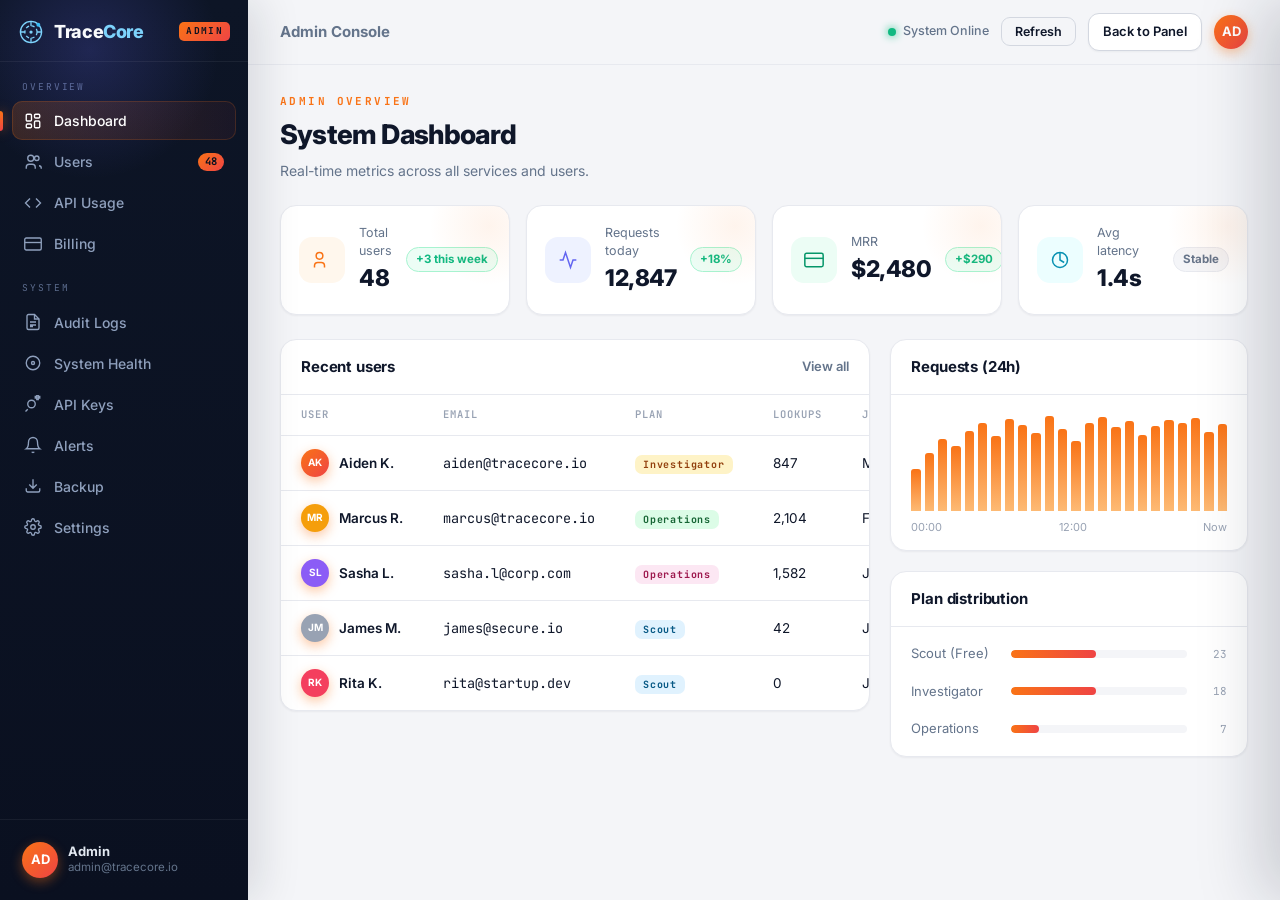
==== admin.html @ 1e5e0e25 "Add files via upload" ====
<!DOCTYPE html>
<html lang="en">

<head>
    <meta charset="UTF-8">
    <meta http-equiv="X-UA-Compatible" content="IE=edge">
    <meta name="viewport" content="width=device-width, initial-scale=1.0">
    <link rel="preconnect" href="https://fonts.googleapis.com">
    <link rel="preconnect" href="https://fonts.gstatic.com" crossorigin>
    <link href="https://fonts.googleapis.com/css2?family=Inter:wght@400;500;600;700;800&family=JetBrains+Mono:wght@400;500;700&display=swap" rel="stylesheet">
    <link rel="stylesheet" href="admin.css">
    <title>TraceCore — Admin</title>
    <meta name="theme-color" content="#f6f7f9">
</head>

<body>
    <aside class="sidebar" id="sidebar">
        <div class="side-brand">
            <span class="brand-mark">
                <svg viewBox="0 0 32 32" width="26" height="26" fill="none" aria-hidden="true">
                    <circle cx="16" cy="16" r="13" stroke="currentColor" stroke-width="1.6" />
                    <circle cx="16" cy="16" r="7.5" stroke="currentColor" stroke-width="1.6" stroke-dasharray="4 3" />
                    <circle cx="16" cy="16" r="2" fill="currentColor" />
                    <path d="M16 3v5M16 24v5M3 16h5M24 16h5" stroke="currentColor" stroke-width="1.6" stroke-linecap="round" />
                    <circle cx="25" cy="7" r="2.4" fill="#38bdf8" />
                </svg>
            </span>
            <span class="brand-text">Trace<span>Core</span></span>
            <span class="admin-tag">ADMIN</span>
        </div>

        <nav class="side-nav">
            <p class="nav-group">OVERVIEW</p>
            <a href="#" class="nav-item active" data-page="dashboard">
                <svg viewBox="0 0 24 24" width="18" height="18" fill="none" stroke="currentColor" stroke-width="1.8"><rect x="3" y="3" width="7" height="9" rx="1.5"/><rect x="14" y="3" width="7" height="5" rx="1.5"/><rect x="14" y="12" width="7" height="9" rx="1.5"/><rect x="3" y="16" width="7" height="5" rx="1.5"/></svg>
                <span>Dashboard</span>
            </a>
            <a href="#" class="nav-item" data-page="users">
                <svg viewBox="0 0 24 24" width="18" height="18" fill="none" stroke="currentColor" stroke-width="1.8"><circle cx="9" cy="7" r="4"/><path d="M3 21v-2a4 4 0 0 1 4-4h4a4 4 0 0 1 4 4v2"/><circle cx="17" cy="7" r="3"/><path d="M23 21v-1a3 3 0 0 0-3-3"/></svg>
                <span>Users</span>
                <span class="badge">48</span>
            </a>
            <a href="#" class="nav-item" data-page="api">
                <svg viewBox="0 0 24 24" width="18" height="18" fill="none" stroke="currentColor" stroke-width="1.8"><path d="m8 6-6 6 6 6"/><path d="M16 6l6 6-6 6"/></svg>
                <span>API Usage</span>
            </a>
            <a href="#" class="nav-item" data-page="billing">
                <svg viewBox="0 0 24 24" width="18" height="18" fill="none" stroke="currentColor" stroke-width="1.8"><rect x="1" y="4" width="22" height="16" rx="2"/><path d="M1 10h22"/></svg>
                <span>Billing</span>
            </a>

            <p class="nav-group">SYSTEM</p>
            <a href="#" class="nav-item" data-page="logs">
                <svg viewBox="0 0 24 24" width="18" height="18" fill="none" stroke="currentColor" stroke-width="1.8"><path d="M14 2H6a2 2 0 0 0-2 2v16a2 2 0 0 0 2 2h12a2 2 0 0 0 2-2V8z"/><polyline points="14 2 14 8 20 8"/><path d="M8 12h8M8 16h8M8 18h4"/></svg>
                <span>Audit Logs</span>
            </a>
            <a href="#" class="nav-item" data-page="health">
                <svg viewBox="0 0 24 24" width="18" height="18" fill="none" stroke="currentColor" stroke-width="1.8"><circle cx="12" cy="12" r="2"/><path d="M21 12a9 9 0 1 1-18 0 9 9 0 0 1 18 0z"/></svg>
                <span>System Health</span>
            </a>
            <a href="#" class="nav-item" data-page="keys">
                <svg viewBox="0 0 24 24" width="18" height="18" fill="none" stroke="currentColor" stroke-width="1.8"><path d="M21 2v2h-2v2h-2V4h-2V2h2V0h2v2h2zM10 17a5 5 0 1 0 0-10 5 5 0 0 0 0 10zM2 22l3-3"/></svg>
                <span>API Keys</span>
            </a>
            <a href="#" class="nav-item" data-page="alerts">
                <svg viewBox="0 0 24 24" width="18" height="18" fill="none" stroke="currentColor" stroke-width="1.8"><path d="M18 8a6 6 0 1 0-12 0c0 7-3 9-3 9h18s-3-2-3-9M13.7 21a2 2 0 0 1-3.4 0"/></svg>
                <span>Alerts</span>
            </a>
            <a href="#" class="nav-item" data-page="backup">
                <svg viewBox="0 0 24 24" width="18" height="18" fill="none" stroke="currentColor" stroke-width="1.8"><path d="M21 15v3a2 2 0 0 1-2 2H5a2 2 0 0 1-2-2v-3M7 10l5 5 5-5M12 15V3"/></svg>
                <span>Backup</span>
            </a>
            <a href="#" class="nav-item" data-page="settings">
                <svg viewBox="0 0 24 24" width="18" height="18" fill="none" stroke="currentColor" stroke-width="1.8"><circle cx="12" cy="12" r="3"/><path d="M19.4 15a1.65 1.65 0 0 0 .33 1.82l.06.06a2 2 0 1 1-2.83 2.83l-.06-.06a1.65 1.65 0 0 0-1.82-.33 1.65 1.65 0 0 0-1 1.51V21a2 2 0 1 1-4 0v-.09a1.65 1.65 0 0 0-1.08-1.51 1.65 1.65 0 0 0-1.82.33l-.06.06a2 2 0 1 1-2.83-2.83l.06-.06a1.65 1.65 0 0 0 .33-1.82 1.65 1.65 0 0 0-1.51-1H3a2 2 0 1 1 0-4h.09a1.65 1.65 0 0 0 1.51-1.08 1.65 1.65 0 0 0-.33-1.82l-.06-.06a2 2 0 1 1 2.83-2.83l.06.06a1.65 1.65 0 0 0 1.82.33h.01a1.65 1.65 0 0 0 1-1.51V3a2 2 0 1 1 4 0v.09a1.65 1.65 0 0 0 1.08 1.51 1.65 1.65 0 0 0 1.82-.33l.06-.06a2 2 0 1 1 2.83 2.83l-.06.06a1.65 1.65 0 0 0-.33 1.82V9a1.65 1.65 0 0 0 1.51 1H21a2 2 0 1 1 0 4h-.09a1.65 1.65 0 0 0-1.51 1z"/></svg>
                <span>Settings</span>
            </a>
        </nav>

        <div class="side-foot">
            <div class="side-user">
                <span class="avatar">AD</span>
                <div>
                    <strong>Admin</strong>
                    <p>admin@tracecore.io</p>
                </div>
            </div>
        </div>
    </aside>

    <div class="overlay" id="overlay"></div>

    <main class="main">
        <header class="topbar">
            <button class="menu-btn" id="menuBtn" aria-label="Menu">
                <svg viewBox="0 0 24 24" width="22" height="22" fill="none" stroke="currentColor" stroke-width="2"><path d="M4 6h16M4 12h16M4 18h16"/></svg>
            </button>
            <span class="top-title">Admin Console</span>
            <div class="top-actions">
                <span class="top-stat"><span class="dot live-dot"></span>System Online</span>
                <button class="icon-btn" onclick="window.location.reload()">Refresh</button>
                <a href="panel.html" class="btn btn-ghost sm">Back to Panel</a>
                <span class="avatar sm">AD</span>
            </div>
        </header>

        <!-- ============ DASHBOARD ============ -->
        <section class="page active" id="page-dashboard">
            <div class="page-head">
                <div>
                    <p class="eyebrow">ADMIN OVERVIEW</p>
                    <h1>System Dashboard</h1>
                    <p class="page-sub">Real-time metrics across all services and users.</p>
                </div>
            </div>

            <div class="stat-grid four">
                <div class="stat-card">
                    <div class="stat-ic ic-a"><svg viewBox="0 0 24 24" width="20" height="20" fill="none" stroke="currentColor" stroke-width="1.8"><circle cx="9" cy="7" r="4"/><path d="M3 21v-2a4 4 0 0 1 4-4h4a4 4 0 0 1 4 4v2"/></svg></div>
                    <div class="stat-meta"><span>Total users</span><strong id="statUsers">48</strong></div>
                    <div class="stat-trend up">+3 this week</div>
                </div>
                <div class="stat-card">
                    <div class="stat-ic ic-b"><svg viewBox="0 0 24 24" width="20" height="20" fill="none" stroke="currentColor" stroke-width="1.8"><path d="M22 12h-4l-3 9L9 3l-3 9H2"/></svg></div>
                    <div class="stat-meta"><span>Requests today</span><strong id="statReq">12,847</strong></div>
                    <div class="stat-trend up">+18%</div>
                </div>
                <div class="stat-card">
                    <div class="stat-ic ic-c"><svg viewBox="0 0 24 24" width="20" height="20" fill="none" stroke="currentColor" stroke-width="1.8"><rect x="1" y="4" width="22" height="16" rx="2"/><path d="M1 10h22"/></svg></div>
                    <div class="stat-meta"><span>MRR</span><strong id="statMRR">$2,480</strong></div>
                    <div class="stat-trend up">+$290</div>
                </div>
                <div class="stat-card">
                    <div class="stat-ic ic-d"><svg viewBox="0 0 24 24" width="20" height="20" fill="none" stroke="currentColor" stroke-width="1.8"><circle cx="12" cy="12" r="9"/><path d="M12 3v9l5 3"/></svg></div>
                    <div class="stat-meta"><span>Avg latency</span><strong id="statLat">1.4s</strong></div>
                    <div class="stat-trend ok">Stable</div>
                </div>
            </div>

            <div class="content-grid">
                <div class="panel">
                    <div class="panel-head"><h2>Recent users</h2><a href="#" class="panel-link" data-goto="users">View all</a></div>
                    <div class="table-wrap">
                        <table>
                            <thead><tr><th>User</th><th>Email</th><th>Plan</th><th>Lookups</th><th>Joined</th><th>Status</th></tr></thead>
                            <tbody>
                                <tr><td><div class="user-cell"><span class="avatar xs">AK</span><strong>Aiden K.</strong></div></td><td class="mono">aiden@tracecore.io</td><td><span class="tag tag-domain">Investigator</span></td><td>847</td><td>Mar 11</td><td><span class="status ok">Active</span></td></tr>
                                <tr><td><div class="user-cell"><span class="avatar xs" style="background:var(--amber)">MR</span><strong>Marcus R.</strong></div></td><td class="mono">marcus@tracecore.io</td><td><span class="tag tag-ip">Operations</span></td><td>2,104</td><td>Feb 3</td><td><span class="status ok">Active</span></td></tr>
                                <tr><td><div class="user-cell"><span class="avatar xs" style="background:#8b5cf6">SL</span><strong>Sasha L.</strong></div></td><td class="mono">sasha.l@corp.com</td><td><span class="tag tag-phone">Operations</span></td><td>1,582</td><td>Jan 17</td><td><span class="status ok">Active</span></td></tr>
                                <tr><td><div class="user-cell"><span class="avatar xs" style="background:var(--dim)">JM</span><strong>James M.</strong></div></td><td class="mono">james@secure.io</td><td><span class="tag tag-user">Scout</span></td><td>42</td><td>Jul 28</td><td><span class="status idle">Idle</span></td></tr>
                                <tr><td><div class="user-cell"><span class="avatar xs" style="background:#f43f5e">RK</span><strong>Rita K.</strong></div></td><td class="mono">rita@startup.dev</td><td><span class="tag tag-user">Scout</span></td><td>0</td><td>Jul 14</td><td><span class="status off">Suspended</span></td></tr>
                            </tbody>
                        </table>
                    </div>
                </div>

                <div class="side-col">
                    <div class="panel">
                        <div class="panel-head"><h2>Requests (24h)</h2></div>
                        <div class="chart-block">
                            <div class="sparkline">
                                <span style="height:42%"></span><span style="height:58%"></span><span style="height:72%"></span><span style="height:65%"></span><span style="height:80%"></span>
                                <span style="height:88%"></span><span style="height:75%"></span><span style="height:92%"></span><span style="height:86%"></span><span style="height:78%"></span>
                                <span style="height:95%"></span><span style="height:82%"></span><span style="height:70%"></span><span style="height:88%"></span><span style="height:94%"></span>
                                <span style="height:84%"></span><span style="height:90%"></span><span style="height:76%"></span><span style="height:85%"></span><span style="height:91%"></span>
                                <span style="height:88%"></span><span style="height:93%"></span><span style="height:79%"></span><span style="height:87%"></span>
                            </div>
                            <div class="chart-labels"><span>00:00</span><span>12:00</span><span>Now</span></div>
                        </div>
                    </div>

                    <div class="panel">
                        <div class="panel-head"><h2>Plan distribution</h2></div>
                        <div class="dist-list">
                            <div class="dist-row"><span>Scout (Free)</span><i class="dist-bar"><b style="width:48%"></b></i><small>23</small></div>
                            <div class="dist-row"><span>Investigator</span><i class="dist-bar"><b style="width:48%"></b></i><small>18</small></div>
                            <div class="dist-row"><span>Operations</span><i class="dist-bar"><b style="width:16%"></b></i><small>7</small></div>
                        </div>
                    </div>
                </div>
            </div>
        </section>

        <!-- ============ USERS ============ -->
        <section class="page" id="page-users">
            <div class="page-head">
                <div>
                    <p class="eyebrow">MANAGEMENT</p>
                    <h1>Users</h1>
                    <p class="page-sub">48 registered users across 3 plans.</p>
                </div>
                <div class="head-actions">
                    <div class="search sm">
                        <svg viewBox="0 0 24 24" width="16" height="16" fill="none" stroke="currentColor" stroke-width="2"><circle cx="11" cy="11" r="7"/><path d="m21 21-4-4"/></svg>
                        <input type="text" placeholder="Search users...">
                    </div>
                    <button class="btn btn-primary">Add User</button>
                </div>
            </div>

            <div class="panel">
                <div class="bulk-bar" id="bulkBar">
                    <span id="bulkCount">0 selected</span>
                    <button class="icon-btn bulk-act" data-bulk="suspend">Suspend</button>
                    <button class="icon-btn bulk-act" data-bulk="delete" style="color:var(--red)">Delete</button>
                </div>
                <div class="table-wrap">
                    <table>
                        <thead><tr><th><input type="checkbox" id="selectAll" class="user-check"></th><th>User</th><th>Email</th><th>Plan</th><th>Lookups (mo)</th><th>API keys</th><th>Joined</th><th>Status</th><th></th></tr></thead>
                        <tbody>
                            <tr><td><input type="checkbox" class="user-check"></td><td><div class="user-cell"><span class="avatar xs">AK</span><strong>Aiden K.</strong></div></td><td class="mono">aiden@tracecore.io</td><td><span class="tag tag-domain">Investigator</span></td><td>847 / Unlimited</td><td>2</td><td>Mar 11, 2026</td><td><span class="status ok">Active</span></td><td><button class="icon-btn">Manage</button></td></tr>
                            <tr><td><input type="checkbox" class="user-check"></td><td><div class="user-cell"><span class="avatar xs" style="background:var(--amber)">MR</span><strong>Marcus R.</strong></div></td><td class="mono">marcus@tracecore.io</td><td><span class="tag tag-ip">Operations</span></td><td>2,104 / Unlimited</td><td>4</td><td>Feb 3, 2026</td><td><span class="status ok">Active</span></td><td><button class="icon-btn">Manage</button></td></tr>
                            <tr><td><input type="checkbox" class="user-check"></td><td><div class="user-cell"><span class="avatar xs" style="background:#8b5cf6">SL</span><strong>Sasha L.</strong></div></td><td class="mono">sasha.l@corp.com</td><td><span class="tag tag-ip">Operations</span></td><td>1,582 / Unlimited</td><td>1</td><td>Jan 17, 2026</td><td><span class="status ok">Active</span></td><td><button class="icon-btn">Manage</button></td></tr>
                            <tr><td><input type="checkbox" class="user-check"></td><td><div class="user-cell"><span class="avatar xs" style="background:var(--dim)">JM</span><strong>James M.</strong></div></td><td class="mono">james@secure.io</td><td><span class="tag tag-user">Scout</span></td><td>42 / 50</td><td>1</td><td>Jul 28, 2026</td><td><span class="status idle">Idle</span></td><td><button class="icon-btn">Manage</button></td></tr>
                            <tr><td><input type="checkbox" class="user-check"></td><td><div class="user-cell"><span class="avatar xs" style="background:#f43f5e">RK</span><strong>Rita K.</strong></div></td><td class="mono">rita@startup.dev</td><td><span class="tag tag-user">Scout</span></td><td>0 / 50</td><td>0</td><td>Jul 14, 2026</td><td><span class="status off">Suspended</span></td><td><button class="icon-btn">Manage</button></td></tr>
                            <tr><td><input type="checkbox" class="user-check"></td><td><div class="user-cell"><span class="avatar xs" style="background:var(--green)">TP</span><strong>Tomas P.</strong></div></td><td class="mono">tomas@agency.io</td><td><span class="tag tag-domain">Investigator</span></td><td>612 / Unlimited</td><td>1</td><td>Apr 22, 2026</td><td><span class="status ok">Active</span></td><td><button class="icon-btn">Manage</button></td></tr>
                            <tr><td><input type="checkbox" class="user-check"></td><td><div class="user-cell"><span class="avatar xs" style="background:#ec4899">NW</span><strong>Nina W.</strong></div></td><td class="mono">nina@startup.dev</td><td><span class="tag tag-user">Scout</span></td><td>28 / 50</td><td>1</td><td>Jun 5, 2026</td><td><span class="status ok">Active</span></td><td><button class="icon-btn">Manage</button></td></tr>
                            <tr><td><input type="checkbox" class="user-check"></td><td><div class="user-cell"><span class="avatar xs" style="background:#38bdf8">DH</span><strong>Dan H.</strong></div></td><td class="mono">dan.h@altmail.io</td><td><span class="tag tag-domain">Investigator</span></td><td>1,982 / Unlimited</td><td>3</td><td>Jan 8, 2026</td><td><span class="status ok">Active</span></td><td><button class="icon-btn">Manage</button></td></tr>
                        </tbody>
                    </table>
                </div>
                <div class="table-foot"><span>Showing 8 of 48 users</span><div class="pager"><button class="icon-btn active">1</button><button class="icon-btn">2</button><button class="icon-btn">3</button><button class="icon-btn">Next</button></div></div>
            </div>
        </section>

        <!-- ============ API USAGE ============ -->
        <section class="page" id="page-api">
            <div class="page-head">
                <div>
                    <p class="eyebrow">ANALYTICS</p>
                    <h1>API Usage</h1>
                    <p class="page-sub">32,605 lookups this month across 48 active keys.</p>
                </div>
                <div class="head-actions">
                    <button class="btn btn-ghost">Export CSV</button>
                </div>
            </div>

            <div class="stat-grid three">
                <div class="stat-card"><div class="stat-ic ic-a"><svg viewBox="0 0 24 24" width="20" height="20" fill="none" stroke="currentColor" stroke-width="1.8"><path d="M22 12h-4l-3 9L9 3l-3 9H2"/></svg></div><div class="stat-meta"><span>Total requests</span><strong>32,605</strong></div><div class="stat-trend up">+12%</div></div>
                <div class="stat-card"><div class="stat-ic ic-b"><svg viewBox="0 0 24 24" width="20" height="20" fill="none" stroke="currentColor" stroke-width="1.8"><rect x="3" y="3" width="8" height="8" rx="2"/><rect x="13" y="3" width="8" height="8" rx="2"/></svg></div><div class="stat-meta"><span>Active keys</span><strong>48</strong></div><div class="stat-trend ok">All active</div></div>
                <div class="stat-card"><div class="stat-ic ic-c"><svg viewBox="0 0 24 24" width="20" height="20" fill="none" stroke="currentColor" stroke-width="1.8"><circle cx="12" cy="12" r="9"/><path d="M12 3v9l5 3"/></svg></div><div class="stat-meta"><span>Avg latency</span><strong>1.42s</strong></div><div class="stat-trend ok">-0.1s</div></div>
            </div>

            <div class="panel">
                <div class="panel-head"><h2>Top users by request volume</h2></div>
                <div class="table-wrap">
                    <table>
                        <thead><tr><th>User</th><th>API key prefix</th><th>Requests</th><th>Avg latency</th><th>Error rate</th><th>Last used</th></tr></thead>
                        <tbody>
                            <tr><td><div class="user-cell"><span class="avatar xs" style="background:var(--amber)">MR</span><strong>Marcus R.</strong></div></td><td class="mono">tc_live_4f8a...</td><td>8,412</td><td>1.2s</td><td><span class="conf">0.3%</span></td><td>2 min ago</td></tr>
                            <tr><td><div class="user-cell"><span class="avatar xs">AK</span><strong>Aiden K.</strong></div></td><td class="mono">tc_live_9d4f...</td><td>6,128</td><td>1.5s</td><td><span class="conf">0.1%</span></td><td>14 min ago</td></tr>
                            <tr><td><div class="user-cell"><span class="avatar xs" style="background:#8b5cf6">SL</span><strong>Sasha L.</strong></div></td><td class="mono">tc_live_b72c...</td><td>5,890</td><td>0.9s</td><td><span class="conf">0.4%</span></td><td>8 min ago</td></tr>
                            <tr><td><div class="user-cell"><span class="avatar xs" style="background:#38bdf8">DH</span><strong>Dan H.</strong></div></td><td class="mono">tc_live_2e1a...</td><td>4,224</td><td>1.8s</td><td><span class="conf">0.7%</span></td><td>22 min ago</td></tr>
                            <tr><td><div class="user-cell"><span class="avatar xs" style="background:var(--green)">TP</span><strong>Tomas P.</strong></div></td><td class="mono">tc_live_c8d7...</td><td>2,941</td><td>1.1s</td><td><span class="conf low">2.1%</span></td><td>1 hr ago</td></tr>
                        </tbody>
                    </table>
                </div>
            </div>
        </section>

        <!-- ============ BILLING ============ -->
        <section class="page" id="page-billing">
            <div class="page-head">
                <div>
                    <p class="eyebrow">FINANCE</p>
                    <h1>Billing</h1>
                    <p class="page-sub">$2,480 MRR · 48 paying users · 9 trials active.</p>
                </div>
            </div>

            <div class="stat-grid three">
                <div class="stat-card"><div class="stat-ic ic-b"><svg viewBox="0 0 24 24" width="20" height="20" fill="none" stroke="currentColor" stroke-width="1.8"><rect x="1" y="4" width="22" height="16" rx="2"/></svg></div><div class="stat-meta"><span>MRR</span><strong>$2,480</strong></div><div class="stat-trend up">+$290</div></div>
                <div class="stat-card"><div class="stat-ic ic-a"><svg viewBox="0 0 24 24" width="20" height="20" fill="none" stroke="currentColor" stroke-width="1.8"><circle cx="9" cy="7" r="4"/><path d="M3 21v-2a4 4 0 0 1 4-4h4a4 4 0 0 1 4 4v2"/></svg></div><div class="stat-meta"><span>Paying users</span><strong>25</strong></div><div class="stat-trend up">+2</div></div>
                <div class="stat-card"><div class="stat-ic ic-d"><svg viewBox="0 0 24 24" width="20" height="20" fill="none" stroke="currentColor" stroke-width="1.8"><circle cx="12" cy="12" r="9"/><path d="M12 3v9l5 3"/></svg></div><div class="stat-meta"><span>Trials active</span><strong>9</strong></div><div class="stat-trend ok">Converting</div></div>
            </div>

            <div class="content-grid">
                <div class="panel">
                    <div class="panel-head"><h2>Recent invoices</h2></div>
                    <div class="table-wrap">
                        <table>
                            <thead><tr><th>Invoice</th><th>User</th><th>Plan</th><th>Amount</th><th>Date</th><th>Status</th></tr></thead>
                            <tbody>
                                <tr><td class="mono">INV-2026-042</td><td>Marcus R.</td><td>Operations</td><td>$99.00</td><td>Aug 1, 2026</td><td><span class="status ok">Paid</span></td></tr>
                                <tr><td class="mono">INV-2026-041</td><td>Aiden K.</td><td>Investigator</td><td>$29.00</td><td>Aug 1, 2026</td><td><span class="status ok">Paid</span></td></tr>
                                <tr><td class="mono">INV-2026-040</td><td>Sasha L.</td><td>Operations</td><td>$99.00</td><td>Jul 31, 2026</td><td><span class="status ok">Paid</span></td></tr>
                                <tr><td class="mono">INV-2026-039</td><td>Dan H.</td><td>Investigator</td><td>$29.00</td><td>Jul 30, 2026</td><td><span class="status ok">Paid</span></td></tr>
                                <tr><td class="mono">INV-2026-038</td><td>Tomas P.</td><td>Investigator</td><td>$29.00</td><td>Jul 28, 2026</td><td><span class="status warn">Pending</span></td></tr>
                            </tbody>
                        </table>
                    </div>
                </div>

                <div class="panel">
                    <div class="panel-head"><h2>Revenue breakdown</h2></div>
                    <div class="rev-block">
                        <div class="rev-card"><strong>Operations × 7</strong><span>$693/mo</span><i class="rev-bar"><b style="width:28%"></b></i></div>
                        <div class="rev-card"><strong>Investigator × 18</strong><span>$522/mo</span><i class="rev-bar"><b style="width:21%"></b></i></div>
                        <div class="rev-card"><strong>Scout (Free) × 23</strong><span>$0/mo</span><i class="rev-bar empty"><b style="width:0%"></b></i></div>
                    </div>
                </div>
            </div>
        </section>

        <!-- ============ AUDIT LOGS ============ -->
        <section class="page" id="page-logs">
            <div class="page-head">
                <div>
                    <p class="eyebrow">SECURITY</p>
                    <h1>Audit Logs</h1>
                    <p class="page-sub">1,204 events recorded in the last 30 days.</p>
                </div>
                <div class="head-actions">
                    <button class="btn btn-ghost">Filter</button>
                    <button class="btn btn-ghost">Export</button>
                </div>
            </div>

            <div class="panel">
                <div class="table-wrap">
                    <table>
                        <thead><tr><th>Event</th><th>User</th><th>IP</th><th>Details</th><th>Timestamp</th></tr></thead>
                        <tbody>
                            <tr><td><span class="log-ev warn">SUSPENSION</span></td><td>Rita K.</td><td class="mono">203.0.113.45</td><td>Account suspended due to TOS violation</td><td>Today · 14:22 UTC</td></tr>
                            <tr><td><span class="log-ev ok">LOGIN</span></td><td>Marcus R.</td><td class="mono">198.51.100.22</td><td>Successful login via SSO</td><td>Today · 13:10 UTC</td></tr>
                            <tr><td><span class="log-ev info">KEY_GEN</span></td><td>Aiden K.</td><td class="mono">192.0.2.141</td><td>New API key generated (key #3)</td><td>Today · 11:45 UTC</td></tr>
                            <tr><td><span class="log-ev ok">PLAN_UPGRADE</span></td><td>James M.</td><td class="mono">203.0.113.90</td><td>Upgraded from Scout to Investigator</td><td>Today · 09:30 UTC</td></tr>
                            <tr><td><span class="log-ev info">EXPORT</span></td><td>Sasha L.</td><td class="mono">198.51.100.45</td><td>Exported dossier A-221 as PDF</td><td>Yesterday · 18:12 UTC</td></tr>
                            <tr><td><span class="log-ev warn">RATE_LIMIT</span></td><td>Rita K.</td><td class="mono">203.0.113.45</td><td>Rate limit triggered (120 req in 60s)</td><td>Yesterday · 15:47 UTC</td></tr>
                            <tr><td><span class="log-ev ok">LOGIN</span></td><td>Dan H.</td><td class="mono">192.0.2.12</td><td>Successful login via password</td><td>Yesterday · 10:05 UTC</td></tr>
                            <tr><td><span class="log-ev info">INVITE</span></td><td>Admin</td><td class="mono">198.51.100.1</td><td>Invited nina@startup.dev to workspace</td><td>Jun 5, 2026</td></tr>
                        </tbody>
                    </table>
                </div>
            </div>
        </section>

        <!-- ============ SYSTEM HEALTH ============ -->
        <section class="page" id="page-health">
            <div class="page-head">
                <div>
                    <p class="eyebrow">INFRASTRUCTURE</p>
                    <h1>System Health</h1>
                    <p class="page-sub">All systems operational. Last incident: 14 days ago.</p>
                </div>
                <button class="btn btn-ghost">Run diagnostic</button>
            </div>

            <div class="health-grid">
                <div class="health-card ok">
                    <div class="hc-top"><span class="hc-dot"></span><h3>API Gateway</h3><span class="hc-stat">99.98%</span></div>
                    <p>Latency: 1.2s avg · P99: 3.8s</p>
                    <div class="hc-meta"><span>Region: US-East</span><span>Uptime: 31 days</span></div>
                </div>
                <div class="health-card ok">
                    <div class="hc-top"><span class="hc-dot"></span><h3>Breach Indexer</h3><span class="hc-stat">99.95%</span></div>
                    <p>42/42 sources synced · Last sweep: 4 min ago</p>
                    <div class="hc-meta"><span>Index size: 12.4B records</span><span>Throughput: 840/s</span></div>
                </div>
                <div class="health-card ok">
                    <div class="hc-top"><span class="hc-dot"></span><h3>Relay Network</h3><span class="hc-stat">100%</span></div>
                    <p>18 exit nodes online · No degradation</p>
                    <div class="hc-meta"><span>Avg anonymity: 2.4 hops</span><span>Bandwidth: 4.2 Gbps</span></div>
                </div>
                <div class="health-card warn">
                    <div class="hc-top"><span class="hc-dot w"></span><h3>Notification Service</h3><span class="hc-stat">97.4%</span></div>
                    <p>Degraded — email queue building up (2 min lag)</p>
                    <div class="hc-meta"><span>Queue length: 1,428</span><span>Est. recovery: 8 min</span></div>
                </div>
                <div class="health-card ok">
                    <div class="hc-top"><span class="hc-dot"></span><h3>Database Cluster</h3><span class="hc-stat">99.99%</span></div>
                    <p>Primary: 44ms write · Replica: 12ms read</p>
                    <div class="hc-meta"><span>Connections: 84/200</span><span>Replication lag: 0s</span></div>
                </div>
                <div class="health-card ok">
                    <div class="hc-top"><span class="hc-dot"></span><h3>Cache Layer</h3><span class="hc-stat">100%</span></div>
                    <p>Hit ratio: 94.2% · Evictions: 0</p>
                    <div class="hc-meta"><span>Memory: 2.1/4 GB</span><span>Connected: 4 nodes</span></div>
                </div>
            </div>
        </section>

        <!-- ============ API KEYS ============ -->
        <section class="page" id="page-keys">
            <div class="page-head">
                <div>
                    <p class="eyebrow">SECURITY</p>
                    <h1>API Keys</h1>
                    <p class="page-sub" id="keysStats">61 keys across 48 users · 3 revoked · 58 active</p>
                </div>
                <div class="head-actions">
                    <div class="search sm"><svg viewBox="0 0 24 24" width="16" height="16" fill="none" stroke="currentColor" stroke-width="2"><circle cx="11" cy="11" r="7"/><path d="m21 21-4-4"/></svg><input type="text" placeholder="Search keys or users..." id="keySearch"></div>
                    <button class="icon-btn" style="color:var(--red)" id="revokeSelectedKeys" disabled>Revoke selected</button>
                </div>
            </div>

            <div class="panel">
                <div class="bulk-bar" id="keyBulkBar" style="display:none">
                    <span id="keyBulkCount">0 selected</span>
                    <button class="icon-btn" style="color:var(--red)" data-bulk="revoke-selected">Revoke selected keys</button>
                </div>
                <div class="table-wrap">
                    <table>
                        <thead><tr><th><input type="checkbox" id="selectAllKeys"></th><th>API Key</th><th>User</th><th>Plan</th><th>Created</th><th>Requests</th><th>Last used</th><th>Status</th><th></th></tr></thead>
                        <tbody id="keyTableBody">
                            <tr><td><input type="checkbox" class="key-check"></td><td class="mono">tc_live_4f8a2c9d71b3e5a0</td><td><div class="user-cell"><span class="avatar xs">AK</span><strong>Aiden K.</strong></div></td><td>Investigator</td><td>Mar 11, 2026</td><td>4,211</td><td>2 min ago</td><td><span class="status ok">Active</span></td><td><button class="icon-btn revoke-btn">Revoke</button></td></tr>
                            <tr><td><input type="checkbox" class="key-check"></td><td class="mono">tc_live_9d4f1a7c2e8bf3a1</td><td><div class="user-cell"><span class="avatar xs">AK</span><strong>Aiden K.</strong></div></td><td>Investigator</td><td>Apr 2, 2026</td><td>1,917</td><td>14 min ago</td><td><span class="status ok">Active</span></td><td><button class="icon-btn revoke-btn">Revoke</button></td></tr>
                            <tr><td><input type="checkbox" class="key-check"></td><td class="mono">tc_live_b72c3a8d14e2fa80</td><td><div class="user-cell"><span class="avatar xs" style="background:var(--amber)">MR</span><strong>Marcus R.</strong></div></td><td>Operations</td><td>Feb 8, 2026</td><td>3,124</td><td>2 min ago</td><td><span class="status ok">Active</span></td><td><button class="icon-btn revoke-btn">Revoke</button></td></tr>
                            <tr><td><input type="checkbox" class="key-check"></td><td class="mono">tc_live_5a22f9c76d34</td><td><div class="user-cell"><span class="avatar xs" style="background:var(--amber)">MR</span><strong>Marcus R.</strong></div></td><td>Operations</td><td>Mar 14, 2026</td><td>2,801</td><td>1 hr ago</td><td><span class="status ok">Active</span></td><td><button class="icon-btn revoke-btn">Revoke</button></td></tr>
                            <tr><td><input type="checkbox" class="key-check"></td><td class="mono">tc_live_c8d7b2a4ff11</td><td><div class="user-cell"><span class="avatar xs" style="background:#8b5cf6">SL</span><strong>Sasha L.</strong></div></td><td>Operations</td><td>Jan 20, 2026</td><td>5,890</td><td>8 min ago</td><td><span class="status ok">Active</span></td><td><button class="icon-btn revoke-btn">Revoke</button></td></tr>
                            <tr><td><input type="checkbox" class="key-check"></td><td class="mono">tc_live_21ef7a3b8c44</td><td><div class="user-cell"><span class="avatar xs" style="background:var(--amber)">MR</span><strong>Marcus R.</strong></div></td><td>Operations</td><td>May 30, 2026</td><td>1,604</td><td>3 days ago</td><td><span class="status idle">Idle</span></td><td><button class="icon-btn revoke-btn">Revoke</button></td></tr>
                            <tr><td><input type="checkbox" class="key-check"></td><td class="mono">tc_live_2e1a79ca3f22</td><td><div class="user-cell"><span class="avatar xs" style="background:#38bdf8">DH</span><strong>Dan H.</strong></div></td><td>Investigator</td><td>Jan 10, 2026</td><td>2,814</td><td>22 min ago</td><td><span class="status ok">Active</span></td><td><button class="icon-btn revoke-btn">Revoke</button></td></tr>
                            <tr><td><input type="checkbox" class="key-check"></td><td class="mono">tc_live_88d3af2e11bc</td><td><div class="user-cell"><span class="avatar xs" style="background:var(--amber)">MR</span><strong>Marcus R.</strong></div></td><td>Operations</td><td>Apr 18, 2026</td><td>883</td><td>6 days ago</td><td><span class="status off">Revoked</span></td><td><button class="icon-btn revoke-btn" style="display:none">Revoke</button></td></tr>
                        </tbody>
                    </table>
                </div>
            </div>
        </section>

        <!-- ============ ALERTS ============ -->
        <section class="page" id="page-alerts">
            <div class="page-head">
                <div>
                    <p class="eyebrow">MONITORING</p>
                    <h1>Alert Configuration</h1>
                    <p class="page-sub">Configure thresholds and notification channels for automated monitoring.</p>
                </div>
                <button class="btn btn-primary" id="testAlertBtn">Test alert</button>
            </div>

            <div class="content-grid">
                <div class="panel">
                    <div class="panel-head"><h2>Alert rules</h2><button class="icon-btn" style="font-size:11px">Add rule</button></div>
                    <table>
                        <thead><tr><th>Rule</th><th>Condition</th><th>Threshold</th><th>Channel</th><th>Enabled</th></tr></thead>
                        <tbody>
                            <tr><td><strong>High error rate</strong></td><td>Error rate exceeds threshold</td><td>&gt; 5% in 5 min</td><td><span class="log-ev warn">Email</span></td><td><label class="switch sm"><input type="checkbox" checked><span class="slider"></span></label></td></tr>
                            <tr><td><strong>Rate limit spikes</strong></td><td>429 responses spike</td><td>&gt; 50 / min</td><td><span class="log-ev warn">Email + Slack</span></td><td><label class="switch sm"><input type="checkbox" checked><span class="slider"></span></label></td></tr>
                            <tr><td><strong>Payment failure</strong></td><td>Stripe webhook: charge.failed</td><td>Any</td><td><span class="log-ev info">Slack</span></td><td><label class="switch sm"><input type="checkbox" checked><span class="slider"></span></label></td></tr>
                            <tr><td><strong>New user spike</strong></td><td>Signups exceed threshold</td><td>&gt; 20 / hour</td><td><span class="log-ev info">Slack</span></td><td><label class="switch sm"><input type="checkbox"><span class="slider"></span></label></td></tr>
                            <tr><td><strong>Relay node down</strong></td><td>Exit node offline &gt; 2 min</td><td>Any</td><td><span class="log-ev warn">Email + SMS</span></td><td><label class="switch sm"><input type="checkbox" checked><span class="slider"></span></label></td></tr>
                            <tr><td><strong>Database lag</strong></td><td>Replica lag &gt; 10s</td><td>&gt; 10s</td><td><span class="log-ev ok">Dashboard only</span></td><td><label class="switch sm"><input type="checkbox"><span class="slider"></span></label></td></tr>
                        </tbody>
                    </table>
                </div>

                <div class="side-col">
                    <div class="panel">
                        <div class="panel-head"><h2>Notification channels</h2></div>
                        <div class="settings-body">
                            <div class="toggle-row"><div><strong>Email</strong><p>admin@tracecore.io</p></div><label class="switch"><input type="checkbox" checked><span class="slider"></span></label></div>
                            <div class="toggle-row"><div><strong>Slack</strong><p>#ops-alerts · tracecore.slack.com</p></div><label class="switch"><input type="checkbox" checked><span class="slider"></span></label></div>
                            <div class="toggle-row"><div><strong>SMS</strong><p>+1 (555) 000-8192</p></div><label class="switch"><input type="checkbox"><span class="slider"></span></label></div>
                            <div class="toggle-row"><div><strong>Webhook</strong><p>https://hooks.internal/alerts</p></div><label class="switch"><input type="checkbox" checked><span class="slider"></span></label></div>
                        </div>
                    </div>

                    <div class="panel">
                        <div class="panel-head"><h2>Recent alerts</h2></div>
                        <div class="alert-feed">
                            <div class="alert-item warn"><div class="al-left"><span class="al-dot"></span><div><strong>Rate limit spike</strong><p>62 requests blocked in 60s</p></div></div><small>12 min ago</small></div>
                            <div class="alert-item ok"><div class="al-left"><span class="al-dot"></span><div><strong>Resolved: Node down</strong><p>Relay node 7 restored</p></div></div><small>34 min ago</small></div>
                            <div class="alert-item warn"><div class="al-left"><span class="al-dot"></span><div><strong>Payment failed</strong><p>INV-2026-038 declined</p></div></div><small>2 hrs ago</small></div>
                            <div class="alert-item info"><div class="al-left"><span class="al-dot"></span><div><strong>Database lag</strong><p>Replica lag peaked at 14s</p></div></div><small>5 hrs ago</small></div>
                        </div>
                    </div>
                </div>
            </div>
        </section>

        <!-- ============ BACKUP ============ -->
        <section class="page" id="page-backup">
            <div class="page-head">
                <div>
                    <p class="eyebrow">DATA MANAGEMENT</p>
                    <h1>Backup &amp; Export</h1>
                    <p class="page-sub">Database snapshots, data exports, and restore operations.</p>
                </div>
                <button class="btn btn-primary" id="runBackupBtn">Run backup now</button>
            </div>

            <div class="content-grid">
                <div class="panel">
                    <div class="panel-head"><h2>Backup schedule</h2></div>
                    <table>
                        <thead><tr><th>Type</th><th>Frequency</th><th>Retention</th><th>Last run</th><th>Size</th><th>Status</th></tr></thead>
                        <tbody>
                            <tr><td><strong>Full snapshot</strong></td><td>Daily · 02:00 UTC</td><td>30 days</td><td>Today · 02:03</td><td>4.2 GB</td><td><span class="status ok">Complete</span></td></tr>
                            <tr><td><strong>Incremental</strong></td><td>Hourly</td><td>7 days</td><td>Today · 21:00</td><td>84 MB</td><td><span class="status ok">Complete</span></td></tr>
                            <tr><td><strong>User data</strong></td><td>Weekly · Sun 04:00</td><td>90 days</td><td>Jul 26 · 04:14</td><td>1.1 GB</td><td><span class="status ok">Complete</span></td></tr>
                            <tr><td><strong>Audit logs</strong></td><td>Daily · 03:00 UTC</td><td>365 days</td><td>Today · 03:01</td><td>22 MB</td><td><span class="status ok">Complete</span></td></tr>
                        </tbody>
                    </table>
                </div>

                <div class="side-col">
                    <div class="panel">
                        <div class="panel-head"><h2>Data exports</h2></div>
                        <div class="exp-list">
                            <button class="exp-btn"><svg viewBox="0 0 24 24" width="18" height="18" fill="none" stroke="currentColor" stroke-width="2"><path d="M21 15v3a2 2 0 0 1-2 2H5a2 2 0 0 1-2-2v-3M7 10l5 5 5-5M12 15V3"/></svg><div><strong>All users</strong><p>CSV format · 48 records</p></div><small>Export</small></button>
                            <button class="exp-btn"><svg viewBox="0 0 24 24" width="18" height="18" fill="none" stroke="currentColor" stroke-width="2"><path d="M21 15v3a2 2 0 0 1-2 2H5a2 2 0 0 1-2-2v-3M7 10l5 5 5-5M12 15V3"/></svg><div><strong>API usage logs</strong><p>JSON format · 32,605 entries</p></div><small>Export</small></button>
                            <button class="exp-btn"><svg viewBox="0 0 24 24" width="18" height="18" fill="none" stroke="currentColor" stroke-width="2"><path d="M21 15v3a2 2 0 0 1-2 2H5a2 2 0 0 1-2-2v-3M7 10l5 5 5-5M12 15V3"/></svg><div><strong>Billing history</strong><p>CSV format · 42 invoices</p></div><small>Export</small></button>
                            <button class="exp-btn"><svg viewBox="0 0 24 24" width="18" height="18" fill="none" stroke="currentColor" stroke-width="2"><path d="M21 15v3a2 2 0 0 1-2 2H5a2 2 0 0 1-2-2v-3M7 10l5 5 5-5M12 15V3"/></svg><div><strong>Full system backup</strong><p>SQL dump · ~5 GB est.</p></div><small>Export</small></button>
                        </div>
                    </div>

                    <div class="panel">
                        <div class="panel-head"><h2>Restore</h2></div>
                        <div class="settings-body">
                            <div class="field"><label>Restore from snapshot</label><select class="up-select"><option>Today · 02:03 UTC (4.2 GB)</option><option>Jul 31 · 02:01 UTC (4.1 GB)</option><option>Jul 30 · 02:02 UTC (4.0 GB)</option></select></div>
                            <button class="btn btn-ghost" style="width:100%;justify-content:center">Restore snapshot</button>
                        </div>
                    </div>
                </div>
            </div>
        </section>

        <!-- ============ SETTINGS ============ -->
        <section class="page" id="page-settings">
            <div class="page-head">
                <div>
                    <p class="eyebrow">CONFIGURATION</p>
                    <h1>Admin Settings</h1>
                    <p class="page-sub">Platform-wide configuration and access controls.</p>
                </div>
            </div>

            <div class="settings-grid">
                <div class="panel settings-card">
                    <div class="panel-head"><h2>Access Controls</h2></div>
                    <div class="settings-body">
                        <div class="toggle-row"><div><strong>Require 2FA for admins</strong><p>Enforce two-factor for all admin accounts.</p></div><label class="switch"><input type="checkbox" checked><span class="slider"></span></label></div>
                        <div class="toggle-row"><div><strong>IP whitelist</strong><p>Restrict admin panel to specific IP ranges.</p></div><label class="switch"><input type="checkbox"><span class="slider"></span></label></div>
                        <div class="toggle-row"><div><strong>Session timeout</strong><p>Auto-logout after inactivity.</p></div><label class="switch"><input type="checkbox" checked><span class="slider"></span></label></div>
                    </div>
                </div>

                <div class="panel settings-card">
                    <div class="panel-head"><h2>Rate Limiting</h2></div>
                    <div class="settings-body">
                        <div class="field"><label>Free tier — lookups / month</label><input type="number" value="50"></div>
                        <div class="field"><label>Investigator — req / minute</label><input type="number" value="120"></div>
                        <div class="field"><label>Operations — req / minute</label><input type="number" value="300"></div>
                    </div>
                </div>

                <div class="panel settings-card">
                    <div class="panel-head"><h2>Notifications</h2></div>
                    <div class="settings-body">
                        <div class="toggle-row"><div><strong>New user signup</strong><p>Email when a user registers.</p></div><label class="switch"><input type="checkbox" checked><span class="slider"></span></label></div>
                        <div class="toggle-row"><div><strong>Payment failure</strong><p>Alert on failed billing attempts.</p></div><label class="switch"><input type="checkbox" checked><span class="slider"></span></label></div>
                        <div class="toggle-row"><div><strong>Weekly digest</strong><p>Summary report every Monday.</p></div><label class="switch"><input type="checkbox"><span class="slider"></span></label></div>
                    </div>
                </div>
            </div>
        </section>
    </main>

    <div class="toast" id="toast"></div>
    <script src="admin.js"></script>

    <div class="modal-overlay" id="userModalOverlay"></div>
    <aside class="user-panel" id="userPanel">
        <div class="up-header">
            <button class="up-close" id="closeUserPanel">
                <svg viewBox="0 0 24 24" width="20" height="20" fill="none" stroke="currentColor" stroke-width="2"><path d="M18 6 6 18M6 6l12 12"/></svg>
            </button>
            <div class="up-user-info">
                <span class="avatar lg" id="upAvatar">AK</span>
                <div>
                    <h2 id="upName">Aiden K.</h2>
                    <p class="mono" id="upEmail">aiden@tracecore.io</p>
                </div>
            </div>
            <span class="up-status" id="upStatus">Active</span>
        </div>

        <div class="up-body">
            <div class="up-section">
                <h3>Account details</h3>
                <div class="up-meta-grid">
                    <div class="up-meta"><span>Plan</span><strong id="upPlan">Investigator</strong></div>
                    <div class="up-meta"><span>Lookups this month</span><strong id="upLookups">847 / Unlimited</strong></div>
                    <div class="up-meta"><span>Joined</span><strong id="upJoined">Mar 11, 2026</strong></div>
                    <div class="up-meta"><span>Last active</span><strong id="upLastActive">2 min ago</strong></div>
                    <div class="up-meta"><span>IP</span><strong class="mono" id="upIP">192.0.2.141</strong></div>
                    <div class="up-meta"><span>API keys</span><strong id="upKeys">2 active</strong></div>
                </div>
            </div>

            <div class="up-section">
                <h3>API keys</h3>
                <div class="up-keys" id="upKeyList">
                    <div class="up-key">
                        <code>tc_live_4f8a2c9d71b3e5a0</code>
                        <span class="key-tag ok">Active</span>
                        <button class="key-revoke" data-action="revoke-key">Revoke</button>
                    </div>
                    <div class="up-key">
                        <code>tc_live_9d4f1a7c2e8bf3a1</code>
                        <span class="key-tag ok">Active</span>
                        <button class="key-revoke" data-action="revoke-key">Revoke</button>
                    </div>
                </div>
                <button class="btn btn-ghost sm" id="genKeyBtn2">Generate new key</button>
            </div>

            <div class="up-section">
                <h3>Plan</h3>
                <div class="up-plan-row">
                    <select class="up-select" id="upPlanSelect">
                        <option value="scout">Scout (Free) — 50/mo</option>
                        <option value="investigator" selected>Investigator — $29/mo</option>
                        <option value="operations">Operations — $99/mo</option>
                    </select>
                    <button class="btn btn-ghost sm" id="changePlanBtn">Change Plan</button>
                </div>
            </div>

            <div class="up-section">
                <h3>Recent activity</h3>
                <div class="up-activity" id="upActivity">
                    <div class="up-act-item">
                        <span class="up-act-ic"><svg viewBox="0 0 24 24" width="14" height="14" fill="none" stroke="currentColor" stroke-width="2"><circle cx="11" cy="11" r="7"/><path d="m21 21-4-4"/></svg></span>
                        <div><strong>Lookup — email</strong><p>a.thorne@altmail.io · 7 matches</p><small>2 min ago</small></div>
                    </div>
                    <div class="up-act-item">
                        <span class="up-act-ic"><svg viewBox="0 0 24 24" width="14" height="14" fill="none" stroke="currentColor" stroke-width="2"><path d="M12 5v14M5 12h14"/></svg></span>
                        <div><strong>API key generated</strong><p>Key tc_live_9d4f...</p><small>3 days ago</small></div>
                    </div>
                    <div class="up-act-item">
                        <span class="up-act-ic"><svg viewBox="0 0 24 24" width="14" height="14" fill="none" stroke="currentColor" stroke-width="2"><path d="M4 19.5A2.5 2.5 0 0 1 6.5 17H20V2H6.5A2.5 2.5 0 0 0 4 4.5v15z"/><path d="M8 7h8M8 11h8M8 15h5"/></svg></span>
                        <div><strong>Report exported</strong><p>Dossier A-221 as PDF</p><small>1 week ago</small></div>
                    </div>
                </div>
            </div>

            <div class="up-section danger">
                <h3>Danger zone</h3>
                <div class="up-danger-grid">
                    <button class="up-danger-btn warn" id="btnSuspend">
                        <svg viewBox="0 0 24 24" width="16" height="16" fill="none" stroke="currentColor" stroke-width="2"><circle cx="12" cy="12" r="9"/><path d="M12 8v4M12 16v.01"/></svg>
                        Suspend user
                    </button>
                    <button class="up-danger-btn" id="btnBan">
                        <svg viewBox="0 0 24 24" width="16" height="16" fill="none" stroke="currentColor" stroke-width="2"><circle cx="12" cy="12" r="9"/><path d="M18.3 5.7 5.7 18.3"/></svg>
                        Ban user
                    </button>
                    <button class="up-danger-btn" id="btnRevokeAll">
                        <svg viewBox="0 0 24 24" width="16" height="16" fill="none" stroke="currentColor" stroke-width="2"><path d="m8 6-6 6 6 6M16 6l6 6-6 6"/></svg>
                        Revoke all keys
                    </button>
                    <button class="up-danger-btn" id="btnDelete">
                        <svg viewBox="0 0 24 24" width="16" height="16" fill="none" stroke="currentColor" stroke-width="2"><path d="M3 6h18M8 6V4a2 2 0 0 1 2-2h4a2 2 0 0 1 2 2v2M19 6v14a2 2 0 0 1-2 2H7a2 2 0 0 1-2-2V6"/></svg>
                        Delete account
                    </button>
                </div>
            </div>
        </div>
    </aside>
</body>

</html>
---- admin.css ----
:root {
    --bg: #f4f5f8;
    --panel: #ffffff;
    --border: #e7e9ef;
    --border-2: #d3d7e0;
    --text: #0f172a;
    --muted: #64748b;
    --dim: #98a2b3;
    --dark: #0d1526;
    --dark-2: #16233c;
    --indigo: #6366f1;
    --sky: #38bdf8;
    --green: #10b981;
    --amber: #f59e0b;
    --red: #ef4444;
    --shadow-sm: 0 1px 2px rgba(15, 23, 42, 0.05);
    --shadow-md: 0 10px 30px rgba(15, 23, 42, 0.07), 0 2px 8px rgba(15, 23, 42, 0.04);
    --grad: linear-gradient(135deg, #6366f1, #38bdf8);
    --font: "Inter", "Segoe UI", -apple-system, system-ui, sans-serif;
    --mono: "JetBrains Mono", "Cascadia Code", "Consolas", monospace;
}

* { box-sizing: border-box; margin: 0; padding: 0; }
html, body { height: 100%; }
body { background: var(--bg); color: var(--text); font-family: var(--font); font-size: 14.5px; line-height: 1.5; -webkit-font-smoothing: antialiased; }
a { text-decoration: none; color: inherit; }
button { font-family: inherit; cursor: pointer; }
input { font-family: inherit; }
.mono { font-family: var(--mono); }

/* ---------- Sidebar ---------- */
.sidebar {
    position: fixed; top: 0; left: 0; bottom: 0; width: 248px;
    background: linear-gradient(180deg, #0d1526 0%, #0a1020 100%);
    color: #cbd5e1; display: flex; flex-direction: column; z-index: 40;
    transition: transform .3s cubic-bezier(.4,0,.2,1);
    box-shadow: 12px 0 40px rgba(15,23,42,.12);
}

.sidebar::before { content:""; position:absolute; top:-80px; left:-40px; width:260px; height:260px; border-radius:50%; background:radial-gradient(circle, rgba(99,102,241,.22), transparent 70%); pointer-events:none; }

.side-brand { display:flex; align-items:center; gap:10px; padding:18px 18px 16px; border-bottom:1px solid rgba(255,255,255,.06); position:relative; }
.brand-mark { color:#7dd3fc; display:flex; }
.brand-text { font-weight:800; font-size:18px; letter-spacing:-.02em; color:#f8fafc; }
.brand-text span { color:#7dd3fc; }
.admin-tag { font-family:var(--mono); font-size:9.5px; font-weight:700; letter-spacing:.14em; color:#0b1020; background:linear-gradient(135deg,#f97316,#ef4444); padding:2px 7px; border-radius:5px; margin-left:auto; }

.side-nav { flex:1; overflow-y:auto; padding:10px 12px; scrollbar-width:thin; scrollbar-color:rgba(255,255,255,.12) transparent; }
.nav-group { font-family:var(--mono); font-size:9.5px; letter-spacing:.2em; color:#5b6b8c; margin:18px 10px 7px; text-transform:uppercase; }
.nav-group:first-child { margin-top:8px; }

.nav-item { display:flex; align-items:center; gap:12px; padding:9px 12px; border-radius:10px; color:#8fa0bd; font-size:14px; font-weight:500; margin-bottom:2px; transition:background .16s, color .16s; position:relative; }
.nav-item svg { flex-shrink:0; }
.nav-item:hover { background:rgba(255,255,255,.055); color:#e2e8f0; }
.nav-item.active { background:linear-gradient(90deg, rgba(249,115,22,.18), rgba(239,68,68,.06)); color:#fff; box-shadow:inset 0 0 0 1px rgba(249,115,22,.18); }
.nav-item.active::before { content:""; position:absolute; left:-12px; top:50%; transform:translateY(-50%); width:3px; height:20px; border-radius:0 3px 3px 0; background:linear-gradient(180deg,#f97316,#ef4444); box-shadow:0 0 12px rgba(249,115,22,.8); }

.badge { margin-left:auto; font-family:var(--mono); font-size:10.5px; font-weight:700; background:linear-gradient(135deg,#f97316,#ef4444); color:#0b1020; padding:1px 7px; border-radius:999px; }

.side-foot { padding:14px; border-top:1px solid rgba(255,255,255,.06); }
.side-user { display:flex; align-items:center; gap:10px; padding:8px; border-radius:10px; }
.side-user:hover { background:rgba(255,255,255,.05); }
.side-user strong { font-size:13px; color:#e2e8f0; display:block; line-height:1.2; }
.side-user p { font-size:11.5px; color:#64748b; }

.avatar { width:36px; height:36px; border-radius:50%; background:linear-gradient(135deg,#f97316,#ef4444); color:#fff; display:inline-flex; align-items:center; justify-content:center; font-weight:700; font-size:13px; flex-shrink:0; box-shadow:0 4px 12px rgba(249,115,22,.4); }
.avatar.sm { width:34px; height:34px; }
.avatar.xs { width:28px; height:28px; font-size:10px; flex-shrink:0; }

/* ---------- Main ---------- */
.main { margin-left:248px; min-height:100vh; display:flex; flex-direction:column; }

.topbar { position:sticky; top:0; z-index:30; display:flex; align-items:center; gap:18px; padding:13px 32px; background:rgba(244,245,248,.8); backdrop-filter:blur(14px); -webkit-backdrop-filter:blur(14px); border-bottom:1px solid var(--border); }
.menu-btn { display:none; background:none; border:none; color:var(--text); padding:4px; }
.top-title { font-weight:700; font-size:15px; color:var(--muted); }
.top-actions { margin-left:auto; display:flex; align-items:center; gap:12px; }
.top-stat { display:inline-flex; align-items:center; gap:7px; font-size:12.5px; color:var(--muted); font-weight:500; }
.live-dot { width:8px; height:8px; border-radius:50%; background:var(--green); box-shadow:0 0 8px var(--green); animation:pulse 1.4s ease-in-out infinite; }
@keyframes pulse { 0%,100%{opacity:1} 50%{opacity:.3} }

.page { display:none; padding:28px 32px 48px; max-width:1400px; width:100%; }
.page.active { display:block; animation:page-in .32s cubic-bezier(.4,0,.2,1); }
@keyframes page-in { from{opacity:0;transform:translateY(14px)} to{opacity:1;transform:none} }

.page-head { display:flex; align-items:flex-end; justify-content:space-between; gap:20px; flex-wrap:wrap; margin-bottom:24px; }
.eyebrow { font-family:var(--mono); font-size:11px; letter-spacing:.22em; color:#f97316; font-weight:700; margin-bottom:6px; text-transform:uppercase; }
.page-head h1 { font-size:27px; font-weight:800; letter-spacing:-.03em; }
.page-sub { color:var(--muted); font-size:14px; margin-top:4px; }
.head-actions { display:flex; gap:10px; align-items:center; flex-wrap:wrap; }

.btn { display:inline-flex; align-items:center; gap:8px; padding:10px 18px; border-radius:11px; font-size:14px; font-weight:600; border:1px solid transparent; transition:all .16s ease; white-space:nowrap; }
.btn-primary { background:linear-gradient(135deg,#f97316,#ef4444); color:#fff; box-shadow:0 6px 18px rgba(249,115,22,.35); }
.btn-primary:hover { transform:translateY(-1px); box-shadow:0 10px 26px rgba(249,115,22,.45); filter:brightness(1.04); }
.btn-ghost { background:var(--panel); border-color:var(--border-2); color:var(--text); box-shadow:var(--shadow-sm); }
.btn-ghost:hover { border-color:#fdba74; color:#f97316; box-shadow:var(--shadow-md); }
.btn.sm { padding:8px 14px; font-size:13px; }
.icon-btn { background:none; border:1px solid var(--border-2); color:var(--text); font-size:12.5px; font-weight:600; padding:6px 13px; border-radius:9px; transition:all .15s ease; }
.icon-btn:hover { border-color:#fdba74; color:#f97316; background:#fff7ed; }

/* ---------- Search ---------- */
.search { display:flex; align-items:center; gap:8px; background:var(--panel); border:1px solid var(--border); border-radius:10px; padding:8px 12px; color:var(--dim); box-shadow:var(--shadow-sm); }
.search.sm { padding:6px 10px; }
.search.sm input { font-size:13px; width:180px; }
.search input { border:none; outline:none; background:transparent; color:var(--text); font-size:14px; min-width:0; }
.search input::placeholder { color:var(--dim); }

/* ---------- Stats ---------- */
.stat-grid { display:grid; grid-template-columns:repeat(4,1fr); gap:16px; margin-bottom:24px; }
.stat-grid.three { grid-template-columns:repeat(3,1fr); }

.stat-card { background:var(--panel); border:1px solid var(--border); border-radius:16px; padding:18px; display:flex; align-items:center; gap:14px; box-shadow:var(--shadow-sm); transition:transform .2s, box-shadow .2s; position:relative; overflow:hidden; }
.stat-card::after { content:""; position:absolute; top:-40px; right:-40px; width:120px; height:120px; border-radius:50%; background:radial-gradient(circle, rgba(249,115,22,.08), transparent 70%); }
.stat-card:hover { transform:translateY(-3px); box-shadow:var(--shadow-md); border-color:var(--border-2); }

.stat-ic { width:46px; height:46px; border-radius:13px; display:flex; align-items:center; justify-content:center; flex-shrink:0; }
.ic-a { background:#fff7ed; color:#f97316; }
.ic-b { background:#eef2ff; color:#6366f1; }
.ic-c { background:#ecfdf5; color:#059669; }
.ic-d { background:#ecfeff; color:#0891b2; }

.stat-meta span { font-size:12.5px; color:var(--muted); display:block; }
.stat-meta strong { font-size:23px; font-weight:800; letter-spacing:-.02em; }
.stat-trend { margin-left:auto; font-size:11.5px; font-weight:700; color:var(--muted); background:var(--bg); border:1px solid var(--border); padding:3px 9px; border-radius:999px; white-space:nowrap; display:inline-flex; align-items:center; gap:5px; }
.stat-trend.up { color:var(--green); background:#ecfdf5; border-color:#a7f3d0; }
.stat-trend.ok { color:var(--muted); }
.stat-trend.warn { color:var(--amber); background:#fffbeb; border-color:#fde68a; }

/* ---------- Panel / table ---------- */
.content-grid { display:grid; grid-template-columns:1.65fr 1fr; gap:20px; align-items:start; }
.side-col { display:flex; flex-direction:column; gap:20px; }

.panel { background:var(--panel); border:1px solid var(--border); border-radius:16px; box-shadow:var(--shadow-sm); overflow:hidden; }
.panel-head { display:flex; align-items:center; justify-content:space-between; padding:16px 20px; border-bottom:1px solid var(--border); }
.panel-head h2 { font-size:15px; font-weight:700; letter-spacing:-.01em; }
.panel-link { font-size:13px; color:var(--muted); font-weight:600; }
.panel-link:hover { color:#f97316; }

.table-wrap { overflow-x:auto; }
table { width:100%; border-collapse:collapse; }
thead th { text-align:left; font-family:var(--mono); font-size:10.5px; letter-spacing:.1em; text-transform:uppercase; color:var(--dim); font-weight:600; padding:12px 20px; border-bottom:1px solid var(--border); white-space:nowrap; }
tbody td { padding:13px 20px; border-bottom:1px solid var(--border); font-size:13.5px; color:var(--text); white-space:nowrap; }
tbody tr:last-child td { border-bottom:none; }
tbody tr { transition:background .15s ease; }
tbody tr:hover { background:#f8fafc; }

.table-foot { display:flex; align-items:center; justify-content:space-between; padding:12px 20px; border-top:1px solid var(--border); }
.table-foot span { font-size:12.5px; color:var(--dim); }
.pager { display:flex; gap:6px; }
.pager .icon-btn.active { background:#fff7ed; border-color:#fdba74; color:#f97316; }

.user-cell { display:flex; align-items:center; gap:10px; }
.user-cell strong { font-weight:600; }

.tag { font-family:var(--mono); font-size:10px; font-weight:700; letter-spacing:.08em; padding:3px 8px; border-radius:7px; }
.tag-user { background:#e0f2fe; color:#075985; }
.tag-email { background:#ede9fe; color:#5b21b6; }
.tag-ip { background:#dcfce7; color:#166534; }
.tag-domain { background:#fef3c7; color:#92400e; }
.tag-phone { background:#fce7f3; color:#9d174d; }

.status { font-family:var(--mono); font-size:10.5px; font-weight:700; letter-spacing:.06em; padding:3px 9px; border-radius:999px; display:inline-flex; align-items:center; gap:5px; }
.status::before { content:""; width:6px; height:6px; border-radius:50%; }
.status.ok { color:var(--green); background:#ecfdf5; }
.status.ok::before { background:var(--green); animation:pulse 1.4s infinite; }
.status.idle { color:var(--amber); background:#fffbeb; }
.status.idle::before { background:var(--amber); }
.status.off { color:var(--dim); background:var(--bg); }
.status.off::before { background:var(--dim); }
.status.warn { color:var(--amber); background:#fffbeb; }
.status.warn::before { background:var(--amber); }

.conf { font-family:var(--mono); font-size:12px; font-weight:700; color:var(--green); background:#ecfdf5; padding:2px 8px; border-radius:999px; }
.conf.low { color:var(--amber); background:#fffbeb; }

/* ---------- Sparkline ---------- */
.chart-block { padding:16px 20px 14px; }
.sparkline { display:flex; align-items:flex-end; gap:4px; height:100px; }
.sparkline span { flex:1; border-radius:3px 3px 0 0; background:linear-gradient(180deg,#f97316,#fdba74); animation:bar-pop .6s ease both; }
.sparkline span:nth-child(1){animation-delay:0s}.sparkline span:nth-child(2){animation-delay:.03s}.sparkline span:nth-child(3){animation-delay:.06s}.sparkline span:nth-child(4){animation-delay:.09s}.sparkline span:nth-child(5){animation-delay:.12s}.sparkline span:nth-child(6){animation-delay:.15s}.sparkline span:nth-child(7){animation-delay:.18s}.sparkline span:nth-child(8){animation-delay:.21s}.sparkline span:nth-child(9){animation-delay:.24s}.sparkline span:nth-child(10){animation-delay:.27s}.sparkline span:nth-child(11){animation-delay:.30s}.sparkline span:nth-child(12){animation-delay:.33s}
@keyframes bar-pop { from{height:0;opacity:0} to{opacity:1} }
.chart-labels { display:flex; justify-content:space-between; margin-top:8px; font-size:11px; color:var(--dim); }

/* ---------- Distribution ---------- */
.dist-list { padding:8px 0; }
.dist-row { display:flex; align-items:center; gap:12px; padding:9px 20px; font-size:13px; }
.dist-row span { color:var(--muted); flex:1; }
.dist-bar { flex:2; height:8px; border-radius:999px; background:var(--bg); overflow:hidden; }
.dist-bar b { display:block; height:100%; border-radius:999px; background:linear-gradient(90deg,#f97316,#ef4444); }
.dist-row small { font-family:var(--mono); font-size:11px; color:var(--dim); width:28px; text-align:right; }

/* ---------- Revenue ---------- */
.rev-block { padding:16px 20px; display:flex; flex-direction:column; gap:14px; }
.rev-card strong { font-size:13px; font-weight:600; display:block; margin-bottom:4px; }
.rev-card span { font-size:12.5px; color:var(--muted); display:block; margin-bottom:6px; }
.rev-bar { height:8px; border-radius:999px; background:var(--bg); overflow:hidden; display:block; }
.rev-bar b { display:block; height:100%; border-radius:999px; background:linear-gradient(90deg,#10b981,#059669); }

/* ---------- Logs ---------- */
.log-ev { font-family:var(--mono); font-size:9.5px; font-weight:700; letter-spacing:.08em; padding:3px 8px; border-radius:6px; }
.log-ev.ok { background:#ecfdf5; color:#059669; }
.log-ev.warn { background:#fee2e2; color:#b91c1c; }
.log-ev.info { background:#e0f2fe; color:#0369a1; }

/* ---------- Health ---------- */
.health-grid { display:grid; grid-template-columns:repeat(3,1fr); gap:16px; }
.health-card { background:var(--panel); border:1px solid var(--border); border-radius:16px; padding:20px; box-shadow:var(--shadow-sm); transition:transform .2s, box-shadow .2s; }
.health-card:hover { transform:translateY(-2px); box-shadow:var(--shadow-md); }
.health-card.ok { border-left:4px solid var(--green); }
.health-card.warn { border-left:4px solid var(--amber); }
.hc-top { display:flex; align-items:center; gap:10px; margin-bottom:10px; }
.hc-dot { width:10px; height:10px; border-radius:50%; background:var(--green); flex-shrink:0; }
.hc-dot.w { background:var(--amber); }
.hc-top h3 { font-size:15px; font-weight:700; }
.hc-stat { margin-left:auto; font-family:var(--mono); font-size:14px; font-weight:700; color:var(--green); }
.health-card.warn .hc-stat { color:var(--amber); }
.health-card p { font-size:13px; color:var(--muted); margin-bottom:10px; }
.hc-meta { display:flex; gap:16px; font-size:11.5px; color:var(--dim); font-family:var(--mono); }

/* ---------- Settings ---------- */
.settings-grid { display:grid; grid-template-columns:repeat(3,1fr); gap:20px; align-items:start; }
.settings-body { padding:20px; display:flex; flex-direction:column; gap:18px; }
.field { display:flex; flex-direction:column; gap:6px; }
.field label { font-size:12px; font-weight:600; color:var(--muted); }
.field input { border:1px solid var(--border-2); border-radius:10px; padding:10px 13px; font-size:13.5px; outline:none; color:var(--text); transition:box-shadow .2s, border-color .2s; }
.field input:focus { border-color:#fdba74; box-shadow:0 0 0 4px rgba(249,115,22,.12); }

.toggle-row { display:flex; align-items:center; justify-content:space-between; gap:14px; }
.toggle-row strong { font-size:13.5px; font-weight:600; display:block; }
.toggle-row p { font-size:12px; color:var(--muted); }
.switch { position:relative; width:42px; height:24px; flex-shrink:0; }
.switch input { opacity:0; width:0; height:0; }
.slider { position:absolute; inset:0; background:var(--border-2); border-radius:999px; transition:background .2s; cursor:pointer; }
.slider::before { content:""; position:absolute; width:18px; height:18px; left:3px; top:3px; border-radius:50%; background:#fff; box-shadow:0 1px 3px rgba(0,0,0,.25); transition:transform .2s; }
.switch input:checked+.slider { background:linear-gradient(135deg,#f97316,#ef4444); }
.switch input:checked+.slider::before { transform:translateX(18px); }

/* ---------- Toast ---------- */
.toast { position:fixed; bottom:28px; left:50%; transform:translateX(-50%) translateY(20px); background:var(--dark); color:#e2e8f0; font-size:13.5px; font-weight:500; padding:13px 22px; border-radius:12px; box-shadow:0 16px 40px rgba(15,23,42,.35); opacity:0; pointer-events:none; transition:opacity .25s,transform .25s; z-index:100; display:flex; align-items:center; gap:10px; }
.toast.show { opacity:1; transform:translateX(-50%) translateY(0); }
.toast .toast-ic { color:#34d399; display:flex; }
.overlay { position:fixed; inset:0; background:rgba(13,21,38,.45); z-index:35; display:none; backdrop-filter:blur(2px); }

/* ---------- User management panel ---------- */
.modal-overlay { position:fixed; inset:0; background:rgba(13,21,38,.5); z-index:80; opacity:0; pointer-events:none; transition:opacity .25s ease; backdrop-filter:blur(3px); }
.modal-overlay.show { opacity:1; pointer-events:auto; }

.user-panel { position:fixed; top:0; right:0; bottom:0; width:480px; max-width:100vw; background:var(--panel); z-index:90; box-shadow:-20px 0 60px rgba(15,23,42,.18); transform:translateX(100%); transition:transform .32s cubic-bezier(.4,0,.2,1); display:flex; flex-direction:column; }
.user-panel.open { transform:translateX(0); }

.up-header { padding:24px 24px 18px; border-bottom:1px solid var(--border); position:relative; }
.up-close { position:absolute; top:20px; right:20px; background:none; border:none; color:var(--dim); padding:4px; border-radius:8px; transition:background .15s,color .15s; }
.up-close:hover { background:var(--bg); color:var(--text); }

.up-user-info { display:flex; align-items:center; gap:14px; }
.avatar.lg { width:52px; height:52px; font-size:17px; }
.up-user-info h2 { font-size:18px; font-weight:800; letter-spacing:-.02em; }
.up-user-info p { font-size:13px; color:var(--muted); margin-top:2px; }

.up-status { display:inline-block; margin-top:12px; font-family:var(--mono); font-size:11px; font-weight:700; letter-spacing:.08em; padding:4px 12px; border-radius:999px; }
.up-status.active-st { color:var(--green); background:#ecfdf5; border:1px solid #a7f3d0; }
.up-status.suspended-st { color:var(--amber); background:#fffbeb; border:1px solid #fde68a; }
.up-status.banned-st { color:var(--red); background:#fee2e2; border:1px solid #fecaca; }

.up-body { flex:1; overflow-y:auto; padding:20px 24px 30px; scrollbar-width:thin; }
.up-section { margin-bottom:26px; }
.up-section h3 { font-size:13px; font-weight:700; text-transform:uppercase; letter-spacing:.08em; color:var(--dim); margin-bottom:14px; }

.up-meta-grid { display:grid; grid-template-columns:1fr 1fr; gap:10px; }
.up-meta { background:var(--bg); border:1px solid var(--border); border-radius:11px; padding:12px; }
.up-meta span { font-size:11px; text-transform:uppercase; letter-spacing:.08em; color:var(--dim); display:block; margin-bottom:4px; }
.up-meta strong { font-size:13.5px; font-weight:700; }

.up-keys { display:flex; flex-direction:column; gap:8px; margin-bottom:12px; }
.up-key { display:flex; align-items:center; gap:10px; background:var(--bg); border:1px solid var(--border); border-radius:10px; padding:10px 14px; }
.up-key code { font-family:var(--mono); font-size:12px; color:var(--indigo); flex:1; overflow:hidden; text-overflow:ellipsis; white-space:nowrap; }
.key-tag { font-family:var(--mono); font-size:10px; font-weight:700; letter-spacing:.06em; padding:2px 8px; border-radius:6px; }
.key-tag.ok { color:var(--green); background:#ecfdf5; }
.key-tag.revoked { color:var(--red); background:#fee2e2; }
.key-revoke { background:none; border:none; font-size:11.5px; font-weight:600; color:var(--red); padding:3px 8px; border-radius:6px; transition:background .15s; }
.key-revoke:hover { background:#fee2e2; }

.up-plan-row { display:flex; gap:10px; }
.up-select { flex:1; border:1px solid var(--border-2); border-radius:10px; padding:9px 12px; font-size:13.5px; outline:none; color:var(--text); background:var(--panel); }

.up-activity { display:flex; flex-direction:column; gap:6px; }
.up-act-item { display:flex; align-items:flex-start; gap:10px; background:var(--bg); border:1px solid var(--border); border-radius:10px; padding:11px 13px; }
.up-act-ic { width:28px; height:28px; border-radius:8px; background:var(--panel); border:1px solid var(--border); color:var(--muted); display:inline-flex; align-items:center; justify-content:center; flex-shrink:0; }
.up-act-item strong { font-size:12.5px; font-weight:600; }
.up-act-item p { font-size:12px; color:var(--muted); }
.up-act-item small { font-size:10.5px; color:var(--dim); display:block; margin-top:1px; }

.up-section.danger { border-top:1px solid var(--border); padding-top:22px; }
.up-section.danger h3 { color:var(--red); }
.up-danger-grid { display:grid; grid-template-columns:1fr 1fr; gap:10px; }
.up-danger-btn { display:flex; align-items:center; justify-content:center; gap:8px; padding:11px; border-radius:10px; border:1px solid var(--border-2); background:var(--panel); color:var(--text); font-size:13px; font-weight:600; transition:all .15s ease; }
.up-danger-btn:hover { background:var(--bg); border-color:var(--dim); }
.up-danger-btn:hover svg { color:var(--red); }
.up-danger-btn.warn:hover { border-color:var(--amber); }
.up-danger-btn.warn:hover svg { color:var(--amber); }

/* ---------- Bulk actions ---------- */
.bulk-bar { display:flex; align-items:center; gap:10px; padding:10px 16px; background:var(--bg); border-bottom:1px solid var(--border); font-size:12.5px; color:var(--muted); }
.bulk-bar span { font-weight:600; margin-right:auto; }
.bulk-bar button { font-size:12px; }
.user-check, .key-check { width:16px; height:16px; accent-color:var(--indigo); cursor:pointer; }

/* ---------- Alerts ---------- */
.switch.sm { width:36px; height:21px; }
.switch.sm .slider::before { width:15px; height:15px; left:3px; top:3px; }
.switch.sm input:checked+.slider::before { transform:translateX(15px); }

.alert-feed { padding:6px 0; }
.alert-item { display:flex; align-items:center; justify-content:space-between; gap:12px; padding:11px 16px; border-bottom:1px solid var(--border); }
.alert-item:last-child { border-bottom:none; }
.al-left { display:flex; align-items:flex-start; gap:10px; }
.al-dot { width:8px; height:8px; border-radius:50%; margin-top:5px; flex-shrink:0; }
.alert-item.warn .al-dot { background:var(--amber); }
.alert-item.ok .al-dot { background:var(--green); }
.alert-item.info .al-dot { background:var(--indigo); }
.alert-item strong { font-size:13px; font-weight:600; display:block; }
.alert-item p { font-size:12px; color:var(--muted); }
.alert-item small { font-size:11px; color:var(--dim); white-space:nowrap; }

/* ---------- Export ---------- */
.exp-list { display:flex; flex-direction:column; gap:6px; padding:12px; }
.exp-btn { display:flex; align-items:center; gap:12px; width:100%; padding:12px 14px; background:var(--bg); border:1px solid var(--border); border-radius:11px; text-align:left; color:var(--text); transition:all .15s; }
.exp-btn:hover { border-color:var(--border-2); box-shadow:var(--shadow-sm); }
.exp-btn svg { color:var(--dim); flex-shrink:0; }
.exp-btn strong { font-size:13px; font-weight:600; display:block; }
.exp-btn p { font-size:11.5px; color:var(--dim); }
.exp-btn small { margin-left:auto; font-size:12px; font-weight:600; color:var(--indigo); white-space:nowrap; }

/* ---------- Responsive ---------- */
@media (max-width:1100px) { .health-grid,.settings-grid { grid-template-columns:repeat(2,1fr); } .content-grid { grid-template-columns:1fr; } .stat-grid.three { grid-template-columns:1fr; } }
@media (max-width:900px) { .stat-grid { grid-template-columns:repeat(2,1fr); } .health-grid { grid-template-columns:1fr; } }
@media (max-width:820px) {
    .sidebar { transform:translateX(-100%); }
    .sidebar.open { transform:translateX(0); }
    .overlay.show { display:block; }
    .main { margin-left:0; }
    .menu-btn { display:inline-flex; }
    .stat-grid,.stat-grid.three { grid-template-columns:1fr; }
    .page { padding:20px; }
    .topbar { padding:12px 20px; }
    .settings-grid { grid-template-columns:1fr; }
    .top-title { display:none; }
}
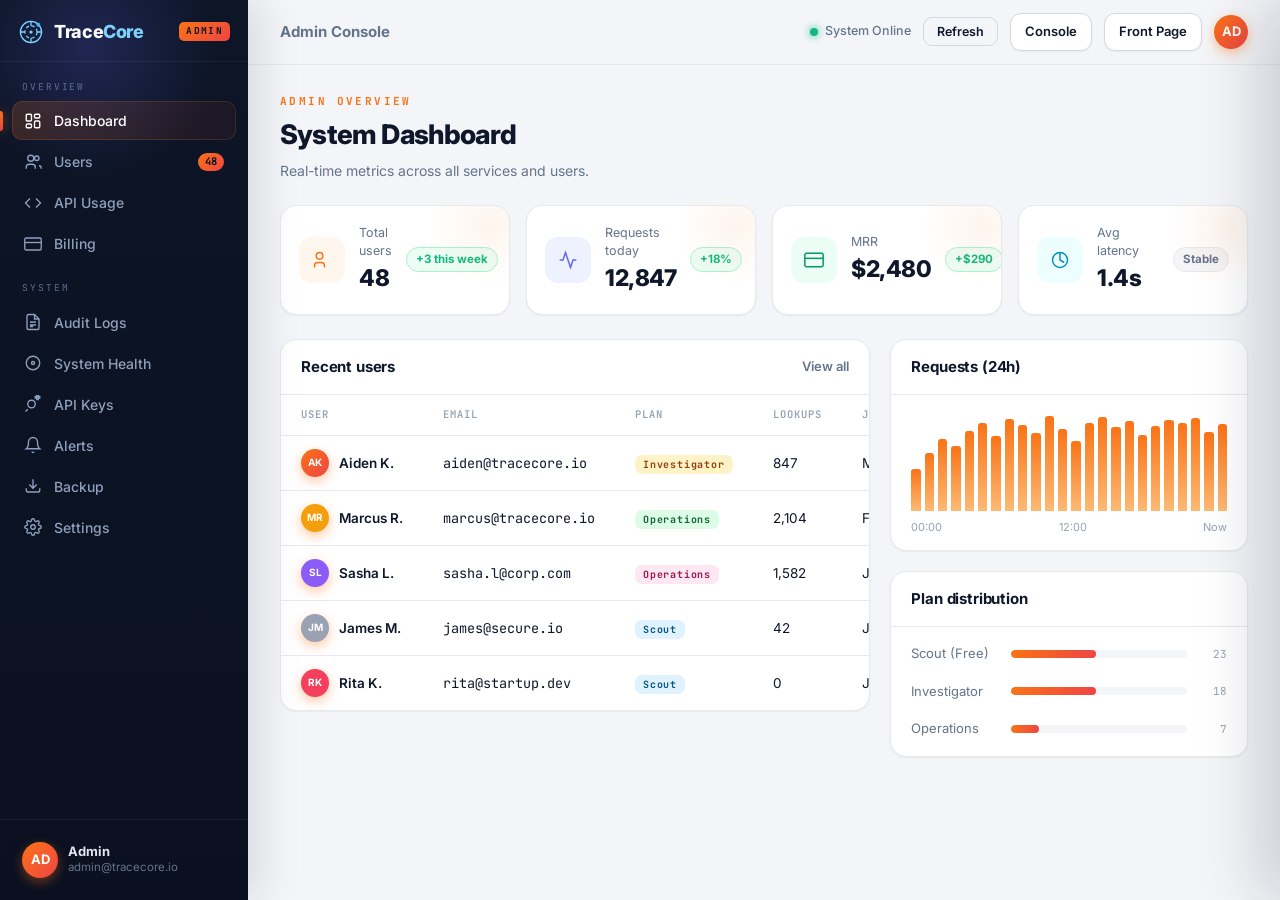
==== commit 4ff689ac: "Add files via upload" ====
--- a/admin.html
+++ b/admin.html
@@ -98,7 +98,8 @@
             <div class="top-actions">
                 <span class="top-stat"><span class="dot live-dot"></span>System Online</span>
                 <button class="icon-btn" onclick="window.location.reload()">Refresh</button>
-                <a href="panel.html" class="btn btn-ghost sm">Back to Panel</a>
+                <a href="panel.html" class="btn btn-ghost sm">Console</a>
+                <a href="tracecore.html" class="btn btn-ghost sm">Front Page</a>
                 <span class="avatar sm">AD</span>
             </div>
         </header>
